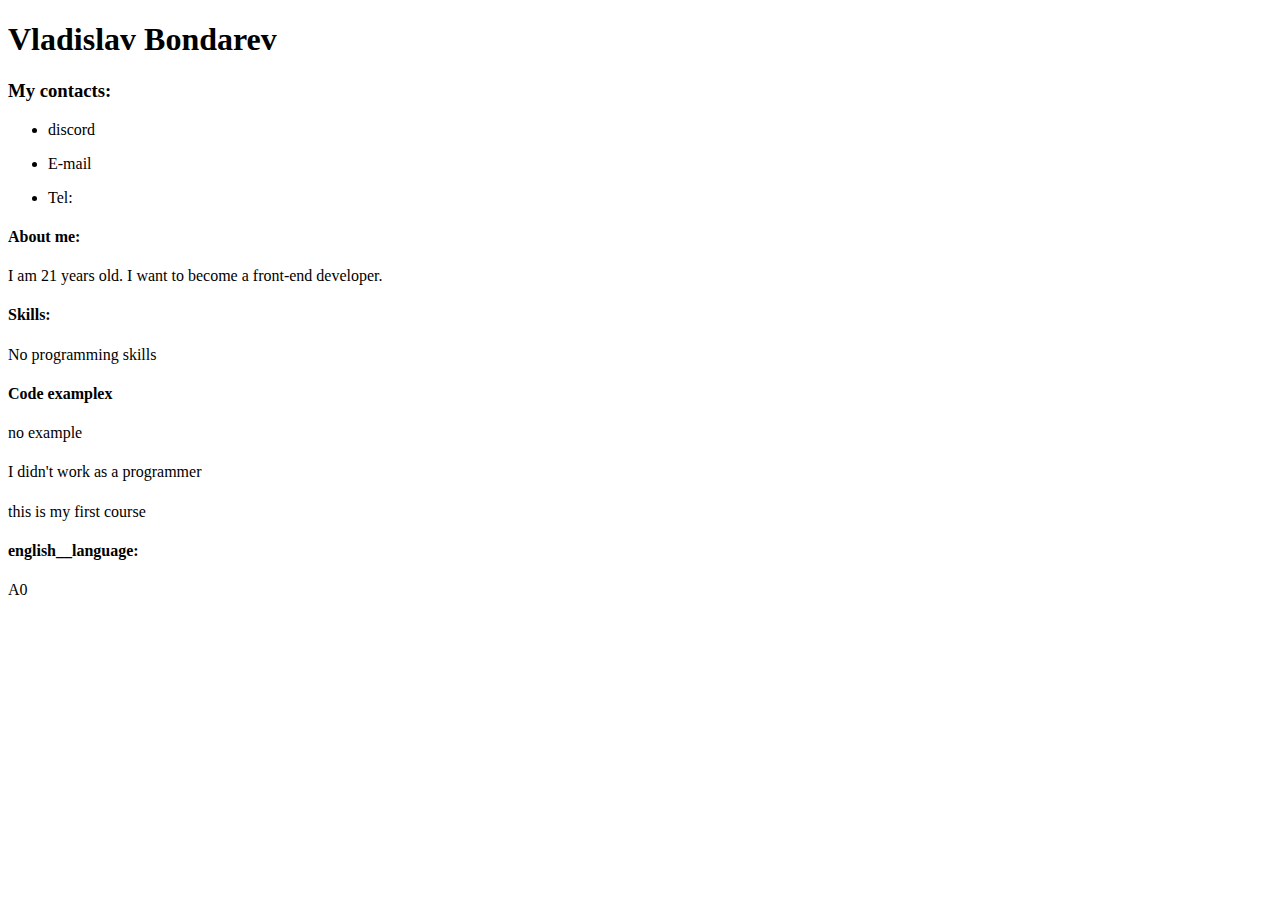
==== index.html @ 53b4ddfe "fix: delete folder name rsschool-cv-html" ====
<!DOCTYPE html>
<html lang="en">
<head>
    <meta charset="UTF-8">
    <meta http-equiv="X-UA-Compatible" content="IE=edge">
    <meta name="viewport" content="width=device-width, initial-scale=1.0">
    <title>My SV</title>
    <link rel="stylesheet" href="style.css">
    <link rel="preconnect" href="https://fonts.googleapis.com">
<link rel="preconnect" href="https://fonts.gstatic.com" crossorigin>
<link href="https://fonts.googleapis.com/css2?family=Kdam+Thmor+Pro&family=Roboto:wght@100&display=swap" rel="stylesheet">
</head>
<body>
    
    <Header class="header"> <h1 class="header__name">Vladislav Bondarev</h1></Header>
    <div class="contact">
        <h3>My contacts:</h3> 
        <ul class="contact__list">
            <li class="list"><p class="contact__social">discord <span></span></p></li>
            <li class="list"><p class="contact__social">E-mail <a href=""> </a> </p></li>
            <li class="list"><p class="contact__social">Tel: <a href=""></a></p></li>
    </ul>
    </div>
    <div class="about-me">
        <h4 class="about-me__title">
            About me:
        </h4>
        <p class="about-me__content">I am 21 years old. I want to become a front-end developer.</p>
    </div>
    <div class="myskills">
        <h4 class="myskills__title">Skills:</h4>
        <p class="myskills__content">No programming skills</p>
    </div>
    <div class="code">
        <h4 class="code__examplex" >Code examplex</h4>
        <p class="code__examples" >no example</p>
    </div>
    <div class="work-experience">
        <h4 class="work-experience__title"></h4>
        <p class="work-experience__content">I didn't work as a programmer</p>
    </div>
    <div class="education">
        <h4 class="education__title"></h4>
        <p class="education__content">this is my first course</p>

    </div>
    <div class="english__language">
        <h4 class="english__title" >english__language:</h4>
        <p class="english__content">A0</p>

    </div>

</body>
</html>
---- style.css ----
/*  font-family: 'Kdam Thmor Pro', sans-serif;
font-family: 'Roboto', sans-serif;   */
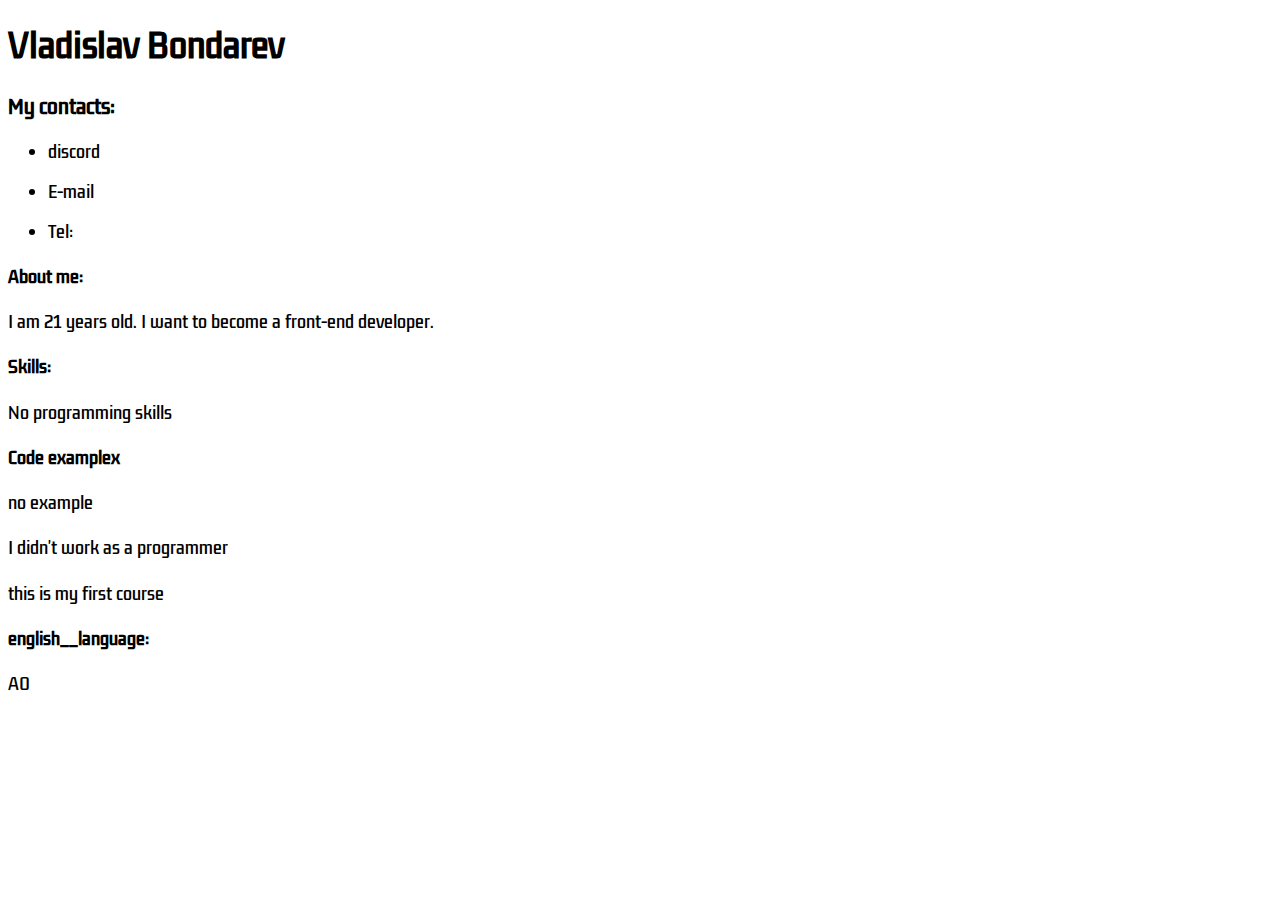
==== commit cfb420c9: "feat: added block container" ====
--- a/index.html
+++ b/index.html
@@ -7,48 +7,62 @@
     <title>My SV</title>
     <link rel="stylesheet" href="style.css">
     <link rel="preconnect" href="https://fonts.googleapis.com">
-<link rel="preconnect" href="https://fonts.gstatic.com" crossorigin>
-<link href="https://fonts.googleapis.com/css2?family=Kdam+Thmor+Pro&family=Roboto:wght@100&display=swap" rel="stylesheet">
+    <link rel="preconnect" href="https://fonts.gstatic.com" crossorigin>
+    <link href="https://fonts.googleapis.com/css2?family=Kdam+Thmor+Pro&family=Roboto:wght@100&display=swap" rel="stylesheet">
 </head>
 <body>
-    
-    <Header class="header"> <h1 class="header__name">Vladislav Bondarev</h1></Header>
+    <Header class="header"> 
+        <div class="container">
+            <h1 class="header__name">Vladislav Bondarev</h1>
+        </div>
+    </Header>
     <div class="contact">
-        <h3>My contacts:</h3> 
-        <ul class="contact__list">
-            <li class="list"><p class="contact__social">discord <span></span></p></li>
-            <li class="list"><p class="contact__social">E-mail <a href=""> </a> </p></li>
-            <li class="list"><p class="contact__social">Tel: <a href=""></a></p></li>
-    </ul>
+        <div class="container">
+            <h3>My contacts:</h3> 
+            <ul class="contact__list">
+                <li class="list"><p class="contact__social">discord <span></span></p></li>
+                <li class="list"><p class="contact__social">E-mail <a href=""> </a> </p></li>
+                <li class="list"><p class="contact__social">Tel: <a href=""></a></p></li>
+            </ul>
+        </div>
     </div>
     <div class="about-me">
-        <h4 class="about-me__title">
-            About me:
-        </h4>
-        <p class="about-me__content">I am 21 years old. I want to become a front-end developer.</p>
+        <div class="container">
+            <h4 class="about-me__title">
+                About me:
+            </h4>
+            <p class="about-me__content">I am 21 years old. I want to become a front-end developer.</p>
+        </div>
     </div>
     <div class="myskills">
-        <h4 class="myskills__title">Skills:</h4>
-        <p class="myskills__content">No programming skills</p>
+        <div class="container">
+            <h4 class="myskills__title">Skills:</h4>
+            <p class="myskills__content">No programming skills</p>
+        </div>
     </div>
     <div class="code">
-        <h4 class="code__examplex" >Code examplex</h4>
-        <p class="code__examples" >no example</p>
+        <div class="container">
+            <h4 class="code__examplex" >Code examplex</h4>
+            <p class="code__examples" >no example</p>
+        </div>
     </div>
     <div class="work-experience">
-        <h4 class="work-experience__title"></h4>
-        <p class="work-experience__content">I didn't work as a programmer</p>
+        <div class="container">
+            <h4 class="work-experience__title"></h4>
+            <p class="work-experience__content">I didn't work as a programmer</p>
+        </div>
     </div>
     <div class="education">
-        <h4 class="education__title"></h4>
-        <p class="education__content">this is my first course</p>
-
+        <div class="container">
+            <h4 class="education__title"></h4>
+            <p class="education__content">this is my first course</p>
+        </div>
     </div>
     <div class="english__language">
-        <h4 class="english__title" >english__language:</h4>
-        <p class="english__content">A0</p>
-
+        <div class="container">
+            <h4 class="english__title" >english__language:</h4>
+            <p class="english__content">A0</p>
+        </div>
     </div>
-
 </body>
 </html>
--- a/style.css
+++ b/style.css
@@ -1,2 +1,10 @@
-/*  font-family: 'Kdam Thmor Pro', sans-serif;
-font-family: 'Roboto', sans-serif;   */+
+*, 
+*::before,
+*::after{
+    box-sizing: border-box;
+}
+body{
+    font-family: 'Kdam Thmor Pro', sans-serif;
+    /*font-family: 'Roboto', sans-serif;*/
+}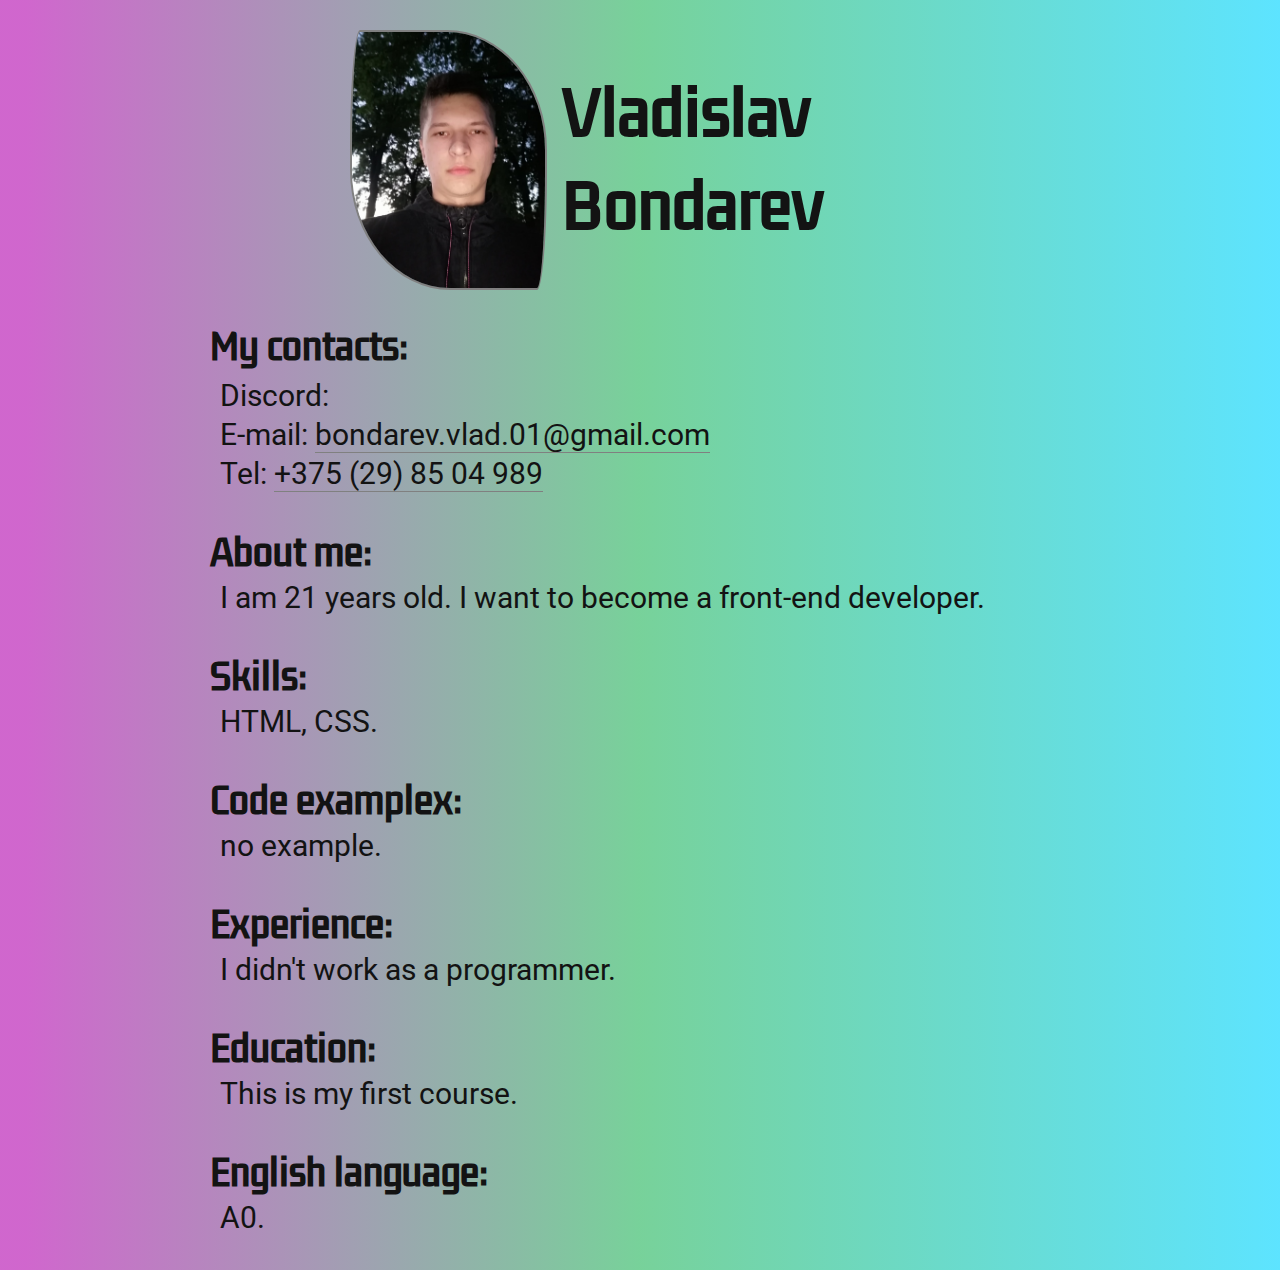
==== commit cb127f66: "feat: Overlay styles and fixed html" ====
--- a/index.html
+++ b/index.html
@@ -13,56 +13,68 @@
 <body>
     <Header class="header"> 
         <div class="container">
-            <h1 class="header__name">Vladislav Bondarev</h1>
+            <div class="header__inner">
+                <img class="photo__img" src="photo.jpg" alt="" >
+                <h1 class="header__name">Vladislav Bondarev</h1>
+            </div>
         </div>
     </Header>
-    <div class="contact">
+    <main class="information">
         <div class="container">
-            <h3>My contacts:</h3> 
-            <ul class="contact__list">
-                <li class="list"><p class="contact__social">discord <span></span></p></li>
-                <li class="list"><p class="contact__social">E-mail <a href=""> </a> </p></li>
-                <li class="list"><p class="contact__social">Tel: <a href=""></a></p></li>
-            </ul>
+            <div class="information__inner">
+                <div class="contact">
+                        <h3 class="contact__title">My contacts:</h3> 
+                        <ul class="contact__list">
+                            <li class="list">
+                                <p class="contact__social">Discord: <span></span></p>
+                            </li>
+                            <li class="list">
+                                <p class="contact__social">E-mail: 
+                                    <a class="contact__link" href="mailto">bondarev.vlad.01@gmail.com</a>
+                                </p>
+                            </li>
+                            <li class="list">
+                                <p class="contact__social">Tel: 
+                                    <a class="contact__link" href="tel:+375298504989">+375 (29) 85 04 989</a>
+                                </p>
+                            </li>
+                        </ul>
+                </div>
+                <div class="about-me">
+                        <h3 class="about-me__title">
+                            About me:
+                        </h3>
+                        <p class="about-me__content">I am 21 years old. I want to become a front-end developer.</p>
+                </div>
+                <div class="myskills">
+                        <h3 class="myskills__title">Skills:</h3>
+                        <p class="myskills__content">HTML, CSS.</p>
+                </div>
+                <div class="code">
+                        <h3 class="code__examplex" >Code examplex:</h3>
+                        <p class="code__examples" >no example.</p>
+                </div>
+                <div class="work-experience">
+                        <h3 class="work-experience__title">Experience:</h3>
+                        <p class="work-experience__content">I didn't work as a programmer.</p>
+                </div>
+                <div class="education">
+                        <h3 class="education__title">Education:</h3>
+                        <p class="education__content">This is my first course.</p>
+                </div>
+                <div class="english__language">
+                        <h3 class="english__title" >English language:</h3>
+                        <p class="english__content">A0.</p>
+                </div>
+            </div>
         </div>
-    </div>
-    <div class="about-me">
+    </main>
+    <footer class="footer">
         <div class="container">
-            <h4 class="about-me__title">
-                About me:
-            </h4>
-            <p class="about-me__content">I am 21 years old. I want to become a front-end developer.</p>
+            <div class="footer__inner">
+                
+            </div>
         </div>
-    </div>
-    <div class="myskills">
-        <div class="container">
-            <h4 class="myskills__title">Skills:</h4>
-            <p class="myskills__content">No programming skills</p>
-        </div>
-    </div>
-    <div class="code">
-        <div class="container">
-            <h4 class="code__examplex" >Code examplex</h4>
-            <p class="code__examples" >no example</p>
-        </div>
-    </div>
-    <div class="work-experience">
-        <div class="container">
-            <h4 class="work-experience__title"></h4>
-            <p class="work-experience__content">I didn't work as a programmer</p>
-        </div>
-    </div>
-    <div class="education">
-        <div class="container">
-            <h4 class="education__title"></h4>
-            <p class="education__content">this is my first course</p>
-        </div>
-    </div>
-    <div class="english__language">
-        <div class="container">
-            <h4 class="english__title" >english__language:</h4>
-            <p class="english__content">A0</p>
-        </div>
-    </div>
+    </footer>
 </body>
 </html>
--- a/style.css
+++ b/style.css
@@ -3,8 +3,83 @@
 *::before,
 *::after{
     box-sizing: border-box;
+    margin: 0;
+    padding: 0;
 }
 body{
+    font-family: 'Roboto', sans-serif;
+    font-size: 30px;
+    color: #131313;
+    background: rgb(181,15,177);
+    background: linear-gradient(90deg, rgba(181,15,177,0.6334908963585435) 2%, rgba(43,184,97,0.639093137254902) 50%, rgba(0,212,255,0.6334908963585435) 100%);
+}
+h1, h3, h4{
     font-family: 'Kdam Thmor Pro', sans-serif;
-    /*font-family: 'Roboto', sans-serif;*/
+}
+.container{
+    max-width: 1200px;
+    margin-left: 200px;
+    margin-right: 200px;
+}
+/* header */ 
+.header{
+    margin-top: 30px;
+}
+.header__inner{
+    display: flex;
+    justify-content: start;
+    align-items: center;
+    margin-left: 150px;
+}
+
+.photo__img{
+    width: 200px;
+    height: 260px;
+    border: 2px solid gray;
+    border-radius: 10px 100px / 120px; 
+}
+.header__name{
+    margin-left: 15px;
+}
+.information{
+    margin: 30px 10px;
+}
+.information__inner> div {
+    margin-bottom: 35px;
+}
+/*Contact*/
+.contact__list{
+    list-style-type: none;
+}
+.list{
+    margin: 4px 0px 4px 10px;
+}
+.contact__link{
+    cursor: pointer;
+    border-bottom: 1px solid gray;
+    text-decoration: none;
+    color: #131313;
+
+}
+.contact__link:hover{
+    color: blueviolet;
+    border-bottom: 1px solid blueviolet;
+}
+.about-me__content{
+    margin-left: 10px;
+}
+.myskills__content{
+    margin-left: 10px;
+}
+.code__examples{
+    margin-left: 10px;
+}
+.work-experience__content{
+    margin-left: 10px;
+}
+.education__content{
+    margin-left: 10px;
+}
+.english__content{
+    margin-left: 10px;
 }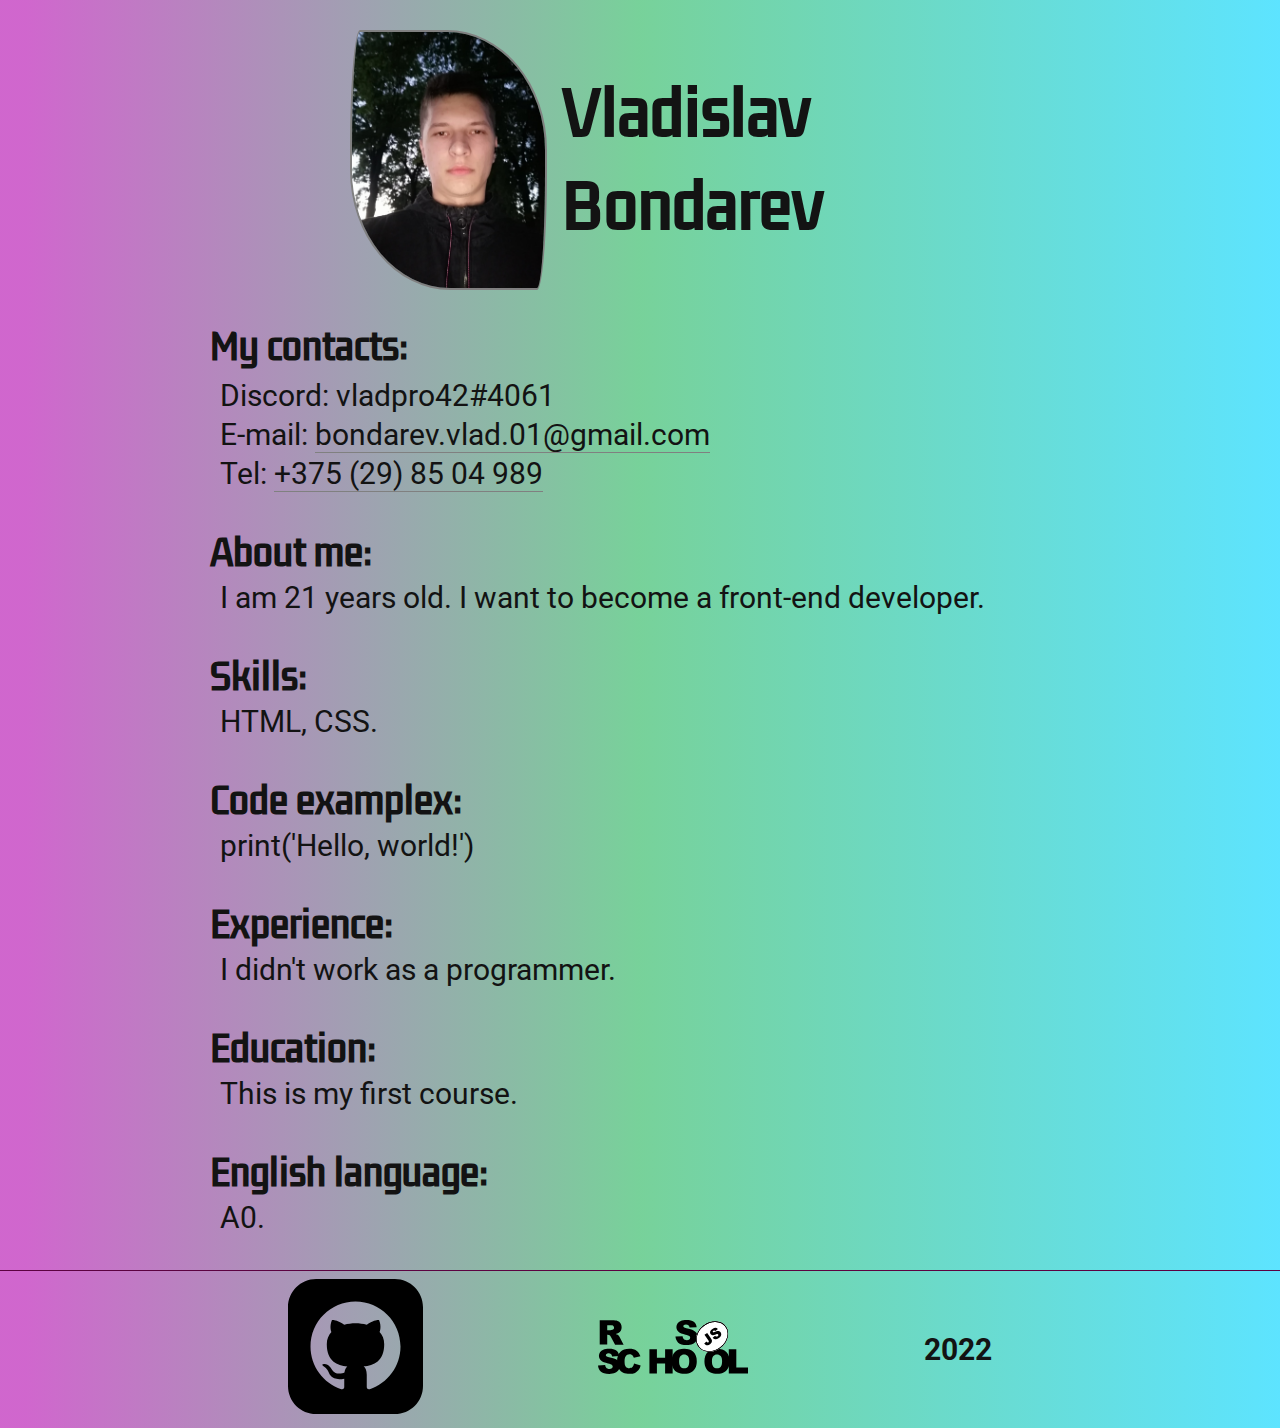
==== commit fc3cd963: "feat: practice styles and markup" ====
--- a/index.html
+++ b/index.html
@@ -14,7 +14,7 @@
     <Header class="header"> 
         <div class="container">
             <div class="header__inner">
-                <img class="photo__img" src="photo.jpg" alt="" >
+                <img class="photo__img" src="photo.jpg" alt="Моё фото" >
                 <h1 class="header__name">Vladislav Bondarev</h1>
             </div>
         </div>
@@ -23,10 +23,10 @@
         <div class="container">
             <div class="information__inner">
                 <div class="contact">
-                        <h3 class="contact__title">My contacts:</h3> 
+                        <h2 class="contact__title">My contacts:</h2> 
                         <ul class="contact__list">
                             <li class="list">
-                                <p class="contact__social">Discord: <span></span></p>
+                                <p class="contact__social">Discord:<span> vladpro42#4061</span></p>
                             </li>
                             <li class="list">
                                 <p class="contact__social">E-mail: 
@@ -41,29 +41,31 @@
                         </ul>
                 </div>
                 <div class="about-me">
-                        <h3 class="about-me__title">
+                        <h2 class="about-me__title">
                             About me:
-                        </h3>
+                        </h2>
                         <p class="about-me__content">I am 21 years old. I want to become a front-end developer.</p>
                 </div>
                 <div class="myskills">
-                        <h3 class="myskills__title">Skills:</h3>
+                        <h2 class="myskills__title">Skills:</h2>
                         <p class="myskills__content">HTML, CSS.</p>
                 </div>
                 <div class="code">
-                        <h3 class="code__examplex" >Code examplex:</h3>
-                        <p class="code__examples" >no example.</p>
+                        <h2 class="code__examplex" >Code examplex:</h2>
+                        <p class="code__examples">
+                            print('Hello, world!')
+                        </p>
                 </div>
                 <div class="work-experience">
-                        <h3 class="work-experience__title">Experience:</h3>
+                        <h2 class="work-experience__title">Experience:</h2>
                         <p class="work-experience__content">I didn't work as a programmer.</p>
                 </div>
                 <div class="education">
-                        <h3 class="education__title">Education:</h3>
+                        <h2 class="education__title">Education:</h2>
                         <p class="education__content">This is my first course.</p>
                 </div>
                 <div class="english__language">
-                        <h3 class="english__title" >English language:</h3>
+                        <h2 class="english__title" >English language:</h2>
                         <p class="english__content">A0.</p>
                 </div>
             </div>
@@ -71,9 +73,15 @@
     </main>
     <footer class="footer">
         <div class="container">
-            <div class="footer__inner">
-                
-            </div>
+            <nav class="footer__inner">
+                <a href="https://github.com/vladpro42" class="link__github">
+                    <img class="link__github-img" src="iconmonstr-github-3.svg" alt="Логотип ГитХаб">
+                </a>
+                <a href="https://rs.school/js/" class="footer__logo">
+                    <img class="footer__logo-img" src="rs_school_js.svg" alt="Логотип школы">
+                </a>
+                <p class="footer__text">2022</p>
+            </nav>
         </div>
     </footer>
 </body>
--- a/style.css
+++ b/style.css
@@ -13,8 +13,11 @@
     background: rgb(181,15,177);
     background: linear-gradient(90deg, rgba(181,15,177,0.6334908963585435) 2%, rgba(43,184,97,0.639093137254902) 50%, rgba(0,212,255,0.6334908963585435) 100%);
 }
-h1, h3, h4{
+h1, h2, h3, h4{
     font-family: 'Kdam Thmor Pro', sans-serif;
+}
+h2{
+    font-size: 1.17em;
 }
 .container{
     max-width: 1200px;
@@ -82,4 +85,23 @@
 }
 .english__content{
     margin-left: 10px;
+}
+.footer{
+    border-top  : 1px solid rgb(92, 2, 65);
+}
+.footer__inner{
+    display: flex;
+    justify-content: space-around;
+    align-items: center;
+}
+.link__github-img{
+    width: 135px;
+    height: 135px;
+}
+.footer__logo-img{
+    width: 150px;
+    height: 150px;
+}
+.footer__text{
+    font-weight: bold;
 }